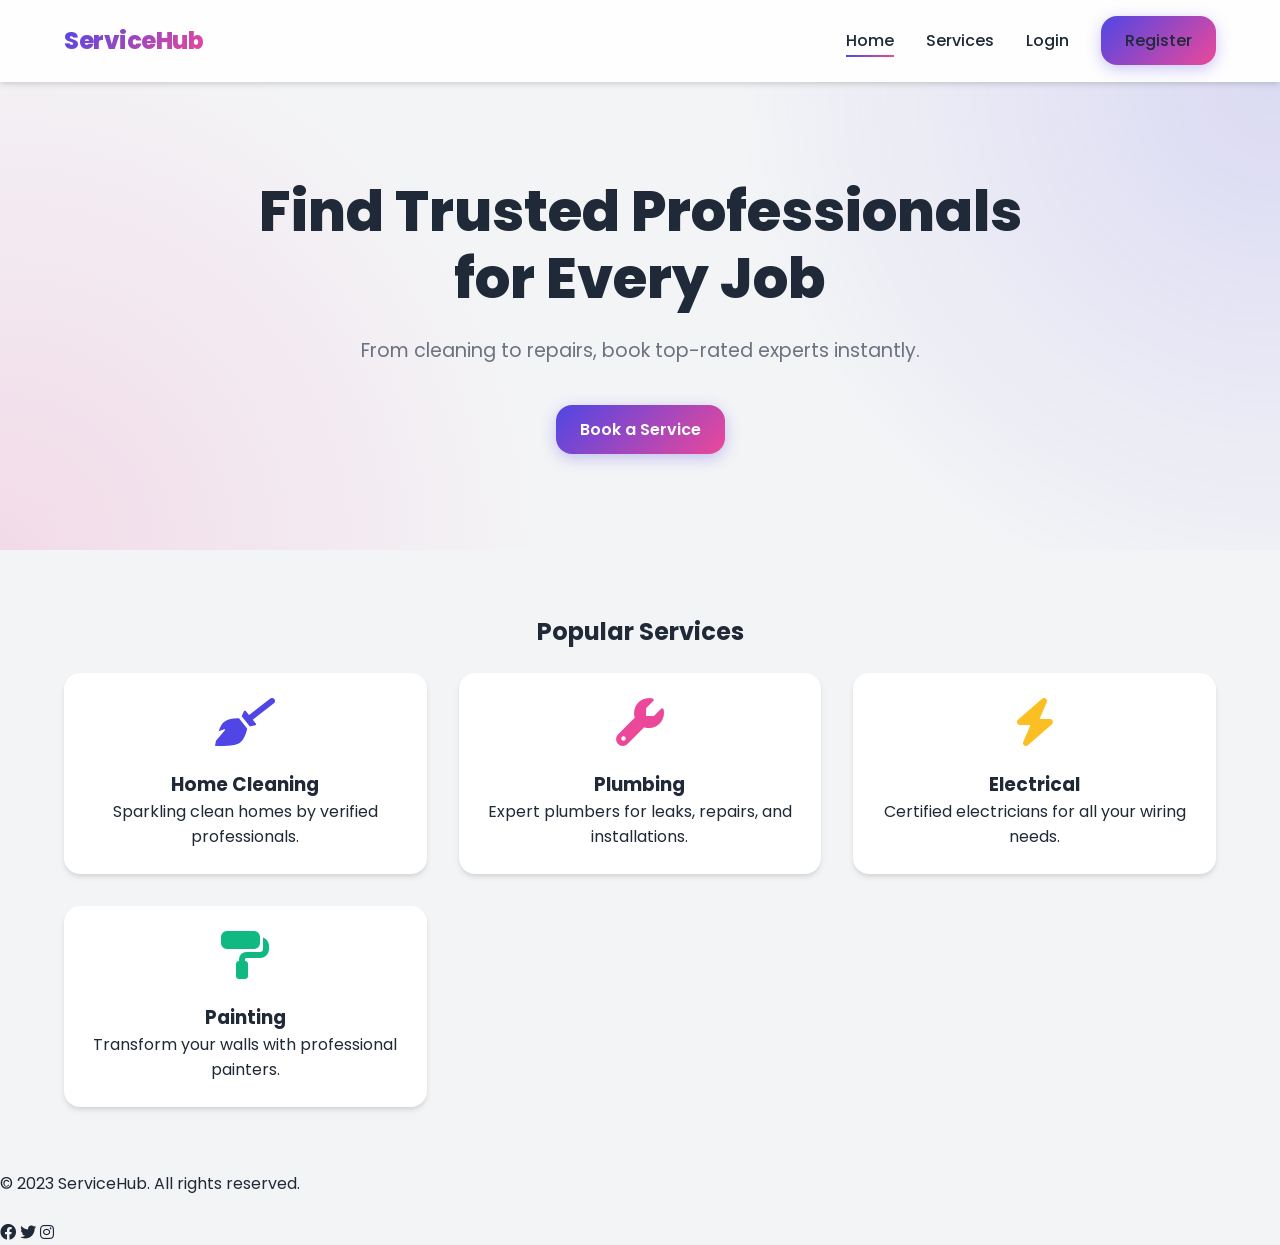
==== servicehub/index.html @ 6ecb7969 "Initial commit" ====
<!DOCTYPE html>
<html lang="en">
<head>
    <meta charset="UTF-8">
    <meta name="viewport" content="width=device-width, initial-scale=1.0">
    <title>ServiceHub - Book Trusted Services</title>
    <link rel="stylesheet" href="css/style.css">
    <link href="https://fonts.googleapis.com/css2?family=Poppins:wght@300;400;500;600;700&display=swap" rel="stylesheet">
    <link rel="stylesheet" href="https://cdnjs.cloudflare.com/ajax/libs/font-awesome/6.0.0/css/all.min.css">
</head>
<body>
    <!-- Navbar -->
    <nav class="navbar">
        <div class="logo">ServiceHub</div>
        <div class="nav-links">
            <a href="index.html" class="active">Home</a>
            <a href="#services">Services</a>
            <a href="login.html">Login</a>
            <a href="register.html" class="btn btn-primary">Register</a>
        </div>
    </nav>

    <!-- Hero Section -->
    <section class="hero">
        <h1>Find Trusted Professionals<br>for Every Job</h1>
        <p>From cleaning to repairs, book top-rated experts instantly.</p>
        <a href="register.html" class="btn btn-primary">Book a Service</a>
    </section>

    <!-- Services Preview -->
    <section id="services" class="container" style="padding: 4rem 5%;">
        <h2 class="text-center mb-4">Popular Services</h2>
        <div class="grid-container">
            <div class="card text-center">
                <i class="fas fa-broom fa-3x mb-4" style="color: var(--primary-color);"></i>
                <h3>Home Cleaning</h3>
                <p class="text-light mt-2">Sparkling clean homes by verified professionals.</p>
            </div>
            <div class="card text-center">
                <i class="fas fa-wrench fa-3x mb-4" style="color: var(--secondary-color);"></i>
                <h3>Plumbing</h3>
                <p class="text-light mt-2">Expert plumbers for leaks, repairs, and installations.</p>
            </div>
            <div class="card text-center">
                <i class="fas fa-bolt fa-3x mb-4" style="color: #fbbf24;"></i>
                <h3>Electrical</h3>
                <p class="text-light mt-2">Certified electricians for all your wiring needs.</p>
            </div>
            <div class="card text-center">
                <i class="fas fa-paint-roller fa-3x mb-4" style="color: #10b981;"></i>
                <h3>Painting</h3>
                <p class="text-light mt-2">Transform your walls with professional painters.</p>
            </div>
        </div>
    </section>

    <!-- Footer -->
    <footer>
        <p>&copy; 2023 ServiceHub. All rights reserved.</p>
        <div class="social-links mt-4">
            <a href="#"><i class="fab fa-facebook"></i></a>
            <a href="#"><i class="fab fa-twitter"></i></a>
            <a href="#"><i class="fab fa-instagram"></i></a>
        </div>
    </footer>

    <script src="js/auth.js"></script>
    <script src="js/app.js"></script>
</body>
</html>
---- servicehub/css/style.css ----
/*
   ServiceHub - Modern Marketplace Style
   Theme: Soft Gradients, Glassmorphism, Clean UI, 3D Effects
*/

:root {
    --primary-color: #4f46e5;
    --primary-hover: #4338ca;
    --secondary-color: #ec4899;
    --bg-color: #f3f4f6;
    --text-color: #1f2937;
    --text-light: #6b7280;
    --white: #ffffff;
    --glass-bg: rgba(255, 255, 255, 0.85);
    --glass-border: rgba(255, 255, 255, 0.5);
    --shadow: 0 4px 6px -1px rgba(0, 0, 0, 0.1), 0 2px 4px -1px rgba(0, 0, 0, 0.06);
    --shadow-lg: 0 10px 15px -3px rgba(0, 0, 0, 0.1), 0 4px 6px -2px rgba(0, 0, 0, 0.05);
    --radius: 16px;
    --transition: all 0.3s cubic-bezier(0.4, 0, 0.2, 1);
    --gradient: linear-gradient(135deg, #4f46e5 0%, #ec4899 100%);
}

[data-theme="dark"] {
    --bg-color: #111827;
    --text-color: #f9fafb;
    --text-light: #9ca3af;
    --white: #1f2937;
    --glass-bg: rgba(31, 41, 55, 0.85);
    --glass-border: rgba(255, 255, 255, 0.1);
}

* {
    margin: 0;
    padding: 0;
    box-sizing: border-box;
    font-family: 'Poppins', sans-serif;
}

body {
    background-color: var(--bg-color);
    color: var(--text-color);
    transition: var(--transition);
    min-height: 100vh;
    display: flex;
    flex-direction: column;
}

a {
    text-decoration: none;
    color: inherit;
}

ul {
    list-style: none;
}

/* Buttons */
.btn {
    padding: 0.75rem 1.5rem;
    border-radius: var(--radius);
    border: none;
    cursor: pointer;
    font-weight: 600;
    transition: var(--transition);
    display: inline-block;
    text-align: center;
}

.btn-primary {
    background: var(--gradient);
    color: white;
    box-shadow: 0 4px 15px rgba(79, 70, 229, 0.3);
}

.btn-primary:hover {
    transform: translateY(-2px);
    box-shadow: 0 8px 25px rgba(79, 70, 229, 0.5);
}

.btn-outline {
    background: transparent;
    border: 2px solid var(--primary-color);
    color: var(--primary-color);
}

.btn-outline:hover {
    background: var(--primary-color);
    color: white;
}

.btn-danger {
    background-color: #ef4444;
    color: white;
}

.btn-success {
    background-color: #10b981;
    color: white;
}

.btn-sm {
    padding: 0.4rem 0.8rem;
    font-size: 0.875rem;
}

/* Navbar */
.navbar {
    display: flex;
    justify-content: space-between;
    align-items: center;
    padding: 1rem 5%;
    background: var(--glass-bg);
    backdrop-filter: blur(12px);
    border-bottom: 1px solid var(--glass-border);
    position: sticky;
    top: 0;
    z-index: 100;
    box-shadow: var(--shadow);
}

.logo {
    font-size: 1.5rem;
    font-weight: 800;
    background: var(--gradient);
    -webkit-background-clip: text;
    -webkit-text-fill-color: transparent;
    letter-spacing: -0.5px;
}

.nav-links {
    display: flex;
    gap: 2rem;
    align-items: center;
}

.nav-links a {
    font-weight: 500;
    color: var(--text-color);
    position: relative;
}

.nav-links a:not(.btn)::after {
    content: '';
    position: absolute;
    width: 0;
    height: 2px;
    bottom: -4px;
    left: 0;
    background: var(--gradient);
    transition: width 0.3s;
}

.nav-links a:not(.btn):hover::after,
.nav-links a.active::after {
    width: 100%;
}

/* Hero Section */
.hero {
    padding: 6rem 5%;
    text-align: center;
    background: radial-gradient(circle at top right, rgba(79, 70, 229, 0.15), transparent 40%),
                radial-gradient(circle at bottom left, rgba(236, 72, 153, 0.15), transparent 40%);
}

.hero h1 {
    font-size: 3.5rem;
    margin-bottom: 1.5rem;
    line-height: 1.2;
    font-weight: 800;
}

.hero p {
    font-size: 1.2rem;
    color: var(--text-light);
    margin-bottom: 2.5rem;
    max-width: 600px;
    margin-left: auto;
    margin-right: auto;
}

/* Cards & 3D Effects */
.card {
    background: var(--white);
    border-radius: var(--radius);
    padding: 1.5rem;
    box-shadow: var(--shadow);
    border: 1px solid var(--glass-border);
    transition: var(--transition);
    display: flex;
    flex-direction: column;
    overflow: hidden;
    position: relative;
}

.card:hover {
    transform: translateY(-8px) scale(1.02);
    box-shadow: var(--shadow-lg);
    border-color: rgba(79, 70, 229, 0.3);
}

.service-img {
    width: 100%;
    height: 180px;
    object-fit: cover;
    border-radius: var(--radius);
    margin-bottom: 1rem;
    transition: transform 0.5s ease;
}

.card:hover .service-img {
    transform: scale(1.05);
}

/* Forms */
.auth-container {
    max-width: 400px;
    margin: 4rem auto;
    padding: 2.5rem;
    background: var(--white);
    border-radius: var(--radius);
    box-shadow: var(--shadow-lg);
    border: 1px solid var(--glass-border);
}

.form-group {
    margin-bottom: 1.5rem;
}

.form-group label {
    display: block;
    margin-bottom: 0.5rem;
    font-weight: 500;
    font-size: 0.9rem;
    color: var(--text-light);
}

.form-control {
    width: 100%;
    padding: 0.85rem;
    border: 2px solid #e5e7eb;
    border-radius: var(--radius);
    background: var(--bg-color);
    color: var(--text-color);
    transition: var(--transition);
    font-size: 1rem;
}

.form-control:focus {
    outline: none;
    border-color: var(--primary-color);
    background: var(--white);
}

/* Dashboard Layout */
.dashboard-container {
    display: flex;
    min-height: calc(100vh - 80px);
}

.sidebar {
    width: 260px;
    background: var(--white);
    padding: 2rem;
    border-right: 1px solid var(--glass-border);
    display: flex;
    flex-direction: column;
}

.sidebar-menu {
    display: flex;
    flex-direction: column;
    gap: 0.5rem;
}

.sidebar-menu a {
    display: flex;
    align-items: center;
    gap: 1rem;
    padding: 1rem;
    border-radius: var(--radius);
    color: var(--text-light);
    transition: var(--transition);
    font-weight: 500;
}

.sidebar-menu a.active, .sidebar-menu a:hover {
    background: linear-gradient(90deg, rgba(79, 70, 229, 0.1), transparent);
    color: var(--primary-color);
    border-left: 4px solid var(--primary-color);
}

.main-content {
    flex: 1;
    padding: 2.5rem;
    overflow-y: auto;
}

/* Grid Layouts */
.grid-container {
    display: grid;
    grid-template-columns: repeat(auto-fill, minmax(300px, 1fr));
    gap: 2rem;
}

/* Modals */
.modal {
    display: none;
    position: fixed;
    top: 0;
    left: 0;
    width: 100%;
    height: 100%;
    background: rgba(0, 0, 0, 0.6);
    backdrop-filter: blur(8px);
    z-index: 1000;
    justify-content: center;
    align-items: center;
}

.modal.active {
    display: flex;
    animation: fadeIn 0.3s ease;
}

.modal-content {
    background: var(--white);
    padding: 2.5rem;
    border-radius: var(--radius);
    width: 90%;
    max-width: 500px;
    position: relative;
    animation: slideUp 0.4s cubic-bezier(0.16, 1, 0.3, 1);
    box-shadow: 0 25px 50px -12px rgba(0, 0, 0, 0.25);
}

.close-modal {
    position: absolute;
    top: 1.5rem;
    right: 1.5rem;
    font-size: 1.5rem;
    cursor: pointer;
    color: var(--text-light);
    transition: color 0.2s;
}

.close-modal:hover {
    color: var(--text-color);
}

/* Animations */
@keyframes fadeIn {
    from { opacity: 0; }
    to { opacity: 1; }
}

@keyframes slideUp {
    from { transform: translateY(40px); opacity: 0; }
    to { transform: translateY(0); opacity: 1; }
}

/* Toast Notification */
.toast {
    position: fixed;
    bottom: 2rem;
    right: 2rem;
    background: var(--white);
    padding: 1rem 1.5rem;
    border-radius: var(--radius);
    box-shadow: 0 10px 30px rgba(0,0,0,0.15);
    display: flex;
    align-items: center;
    gap: 1rem;
    transform: translateY(100px);
    opacity: 0;
    transition: var(--transition);
    z-index: 2000;
    border-left: 5px solid var(--primary-color);
    font-weight: 500;
}

.toast.show {
    transform: translateY(0);
    opacity: 1;
}

.toast.success { border-left-color: #10b981; }
.toast.error { border-left-color: #ef4444; }

/* Utilities */
.hidden { display: none !important; }
.text-center { text-align: center; }
.mt-4 { margin-top: 1.5rem; }
.mb-4 { margin-bottom: 1.5rem; }
.flex-between { display: flex; justify-content: space-between; align-items: center; }
.w-100 { width: 100%; }
.text-primary { color: var(--primary-color); }
.text-muted { color: var(--text-light); }

/* Service Card Specifics */
.service-price {
    font-size: 1.5rem;
    font-weight: 700;
    color: var(--primary-color);
}

.rating-stars {
    color: #fbbf24;
    font-weight: 600;
}

/* Profile Styles */
.profile-header {
    background: var(--white);
    padding: 2rem;
    border-radius: var(--radius);
    box-shadow: var(--shadow);
    display: flex;
    align-items: center;
    gap: 2rem;
    margin-bottom: 2rem;
}

.profile-avatar {
    width: 100px;
    height: 100px;
    background: var(--gradient);
    border-radius: 50%;
    display: flex;
    align-items: center;
    justify-content: center;
    font-size: 2.5rem;
    color: white;
    font-weight: bold;
}

/* Booking Card Status Colors */
.booking-card {
    background: var(--white);
    padding: 1.5rem;
    border-radius: var(--radius);
    box-shadow: var(--shadow);
    border-left: 5px solid #ccc;
    margin-bottom: 1rem;
}

.booking-card.pending { border-left-color: #fbbf24; }
.booking-card.accepted { border-left-color: #3b82f6; }
.booking-card.completed { border-left-color: #10b981; }
.booking-card.cancelled { border-left-color: #ef4444; }
.booking-card.rejected { border-left-color: #ef4444; }

.status-badge {
    padding: 0.25rem 0.75rem;
    border-radius: 20px;
    font-size: 0.8rem;
    font-weight: 600;
    text-transform: uppercase;
}

.status-badge.pending { background: #fef3c7; color: #d97706; }
.status-badge.accepted { background: #dbeafe; color: #2563eb; }
.status-badge.completed { background: #d1fae5; color: #059669; }
.status-badge.cancelled { background: #fee2e2; color: #dc2626; }

/* Responsive */
@media (max-width: 768px) {
    .navbar {
        flex-direction: column;
        gap: 1rem;
        padding: 1rem;
    }

    .dashboard-container {
        flex-direction: column;
    }

    .sidebar {
        width: 100%;
        border-right: none;
        border-bottom: 1px solid var(--glass-border);
        padding: 1rem;
    }

    .sidebar-menu {
        flex-direction: row;
        overflow-x: auto;
        gap: 1rem;
    }

    .sidebar-menu a {
        white-space: nowrap;
        padding: 0.5rem 1rem;
        border-left: none;
        border-bottom: 3px solid transparent;
    }

    .sidebar-menu a.active {
        border-left: none;
        border-bottom-color: var(--primary-color);
        background: transparent;
    }

    .hero h1 {
        font-size: 2.5rem;
    }
}

/* --- Payment UI Styles --- */

.payment-methods {
    display: grid;
    grid-template-columns: repeat(3, 1fr);
    gap: 1rem;
    margin-bottom: 1.5rem;
}

.payment-option {
    border: 2px solid #e5e7eb;
    border-radius: var(--radius);
    padding: 1rem;
    text-align: center;
    cursor: pointer;
    transition: var(--transition);
    position: relative;
}

.payment-option:hover {
    border-color: var(--primary-color);
    background: rgba(79, 70, 229, 0.05);
}

.payment-option.selected {
    border-color: var(--primary-color);
    background: rgba(79, 70, 229, 0.1);
    box-shadow: 0 0 0 2px rgba(79, 70, 229, 0.2);
}

.payment-option i {
    font-size: 1.5rem;
    margin-bottom: 0.5rem;
    color: var(--text-color);
}

.payment-option.selected i {
    color: var(--primary-color);
}

.secure-badge {
    display: flex;
    align-items: center;
    justify-content: center;
    gap: 0.5rem;
    background: #ecfdf5;
    color: #059669;
    padding: 0.5rem;
    border-radius: var(--radius);
    font-size: 0.85rem;
    margin-top: 1rem;
    border: 1px solid #d1fae5;
}

/* Success Animation */
.success-animation {
    text-align: center;
    padding: 2rem 0;
}

.checkmark-circle {
    width: 80px;
    height: 80px;
    border-radius: 50%;
    background: #10b981;
    display: flex;
    align-items: center;
    justify-content: center;
    margin: 0 auto 1.5rem;
    animation: scaleIn 0.5s cubic-bezier(0.175, 0.885, 0.32, 1.275);
}

.checkmark {
    color: white;
    font-size: 3rem;
}

@keyframes scaleIn {
    from { transform: scale(0); }
    to { transform: scale(1); }
}

.step-content {
    display: none;
}

.step-content.active {
    display: block;
    animation: fadeIn 0.3s ease;
}

.invoice-box {
    background: #f8fafc;
    border: 1px dashed #cbd5e1;
    padding: 1rem;
    border-radius: var(--radius);
    margin: 1rem 0;
    text-align: left;
}

/* --- Review Card Styles --- */
.review-card-layout {
    display: flex;
    align-items: center;
    gap: 1rem;
}

.review-card-img {
    width: 80px;
    height: 60px;
    object-fit: cover;
    border-radius: 8px;
    flex-shrink: 0;
}
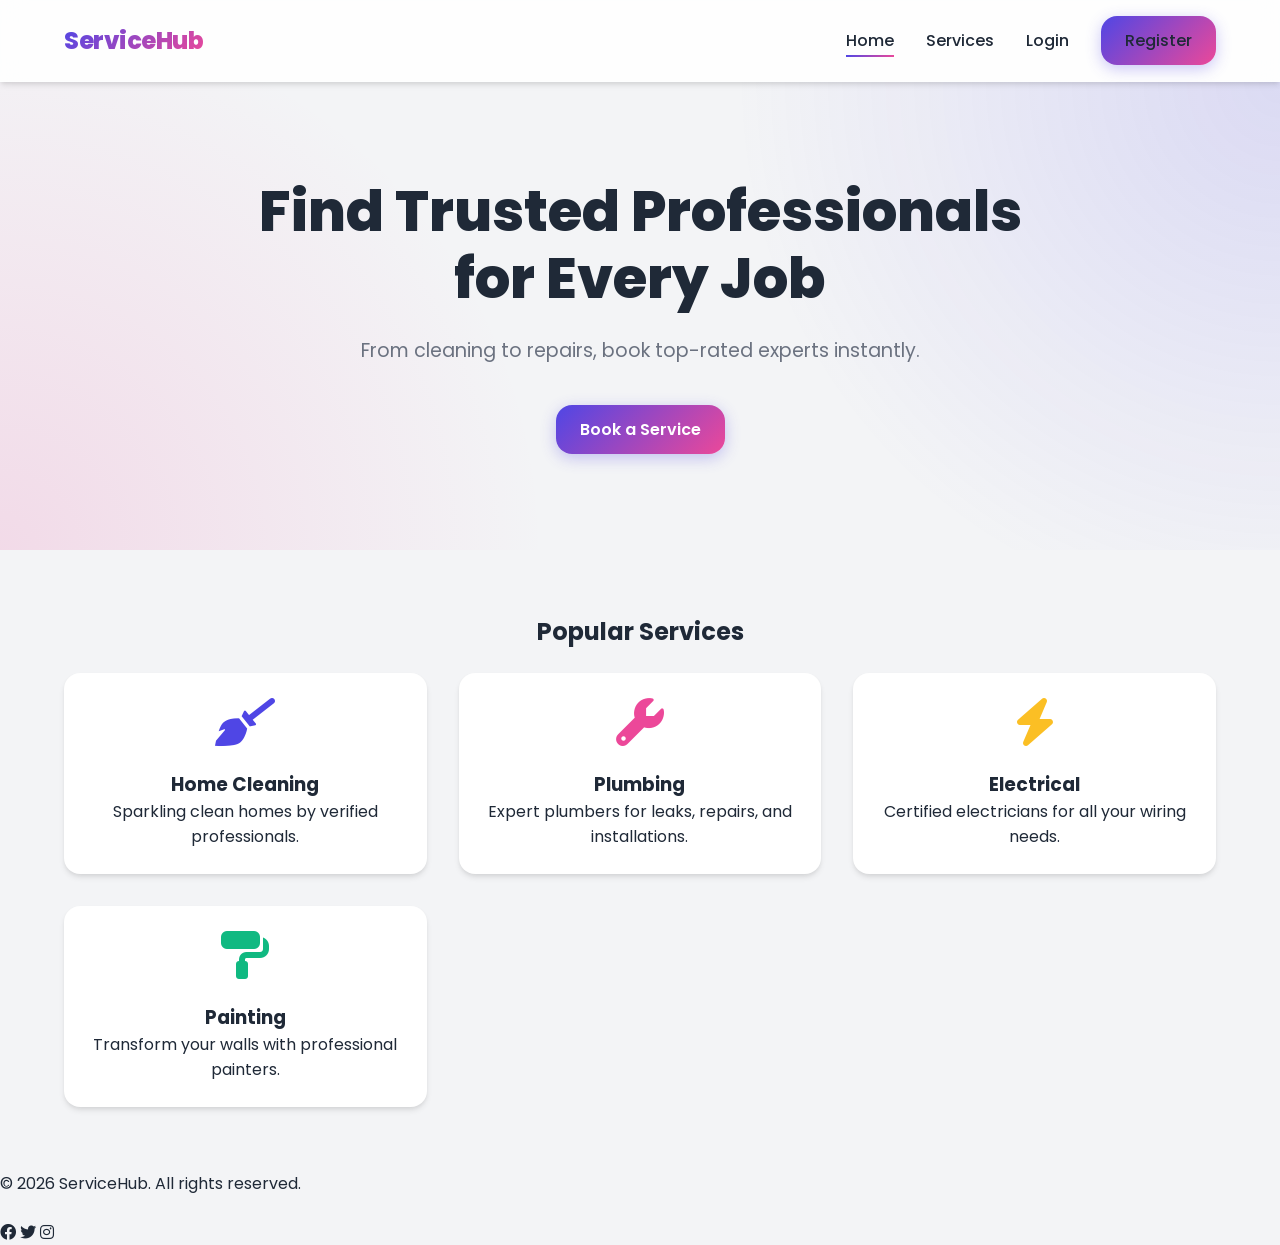
==== commit c134ae11: "Update copyright year in footer to 2026" ====
--- a/servicehub/index.html
+++ b/servicehub/index.html
@@ -56,7 +56,7 @@
 
     <!-- Footer -->
     <footer>
-        <p>&copy; 2023 ServiceHub. All rights reserved.</p>
+        <p>&copy; 2026 ServiceHub. All rights reserved.</p>
         <div class="social-links mt-4">
             <a href="#"><i class="fab fa-facebook"></i></a>
             <a href="#"><i class="fab fa-twitter"></i></a>
